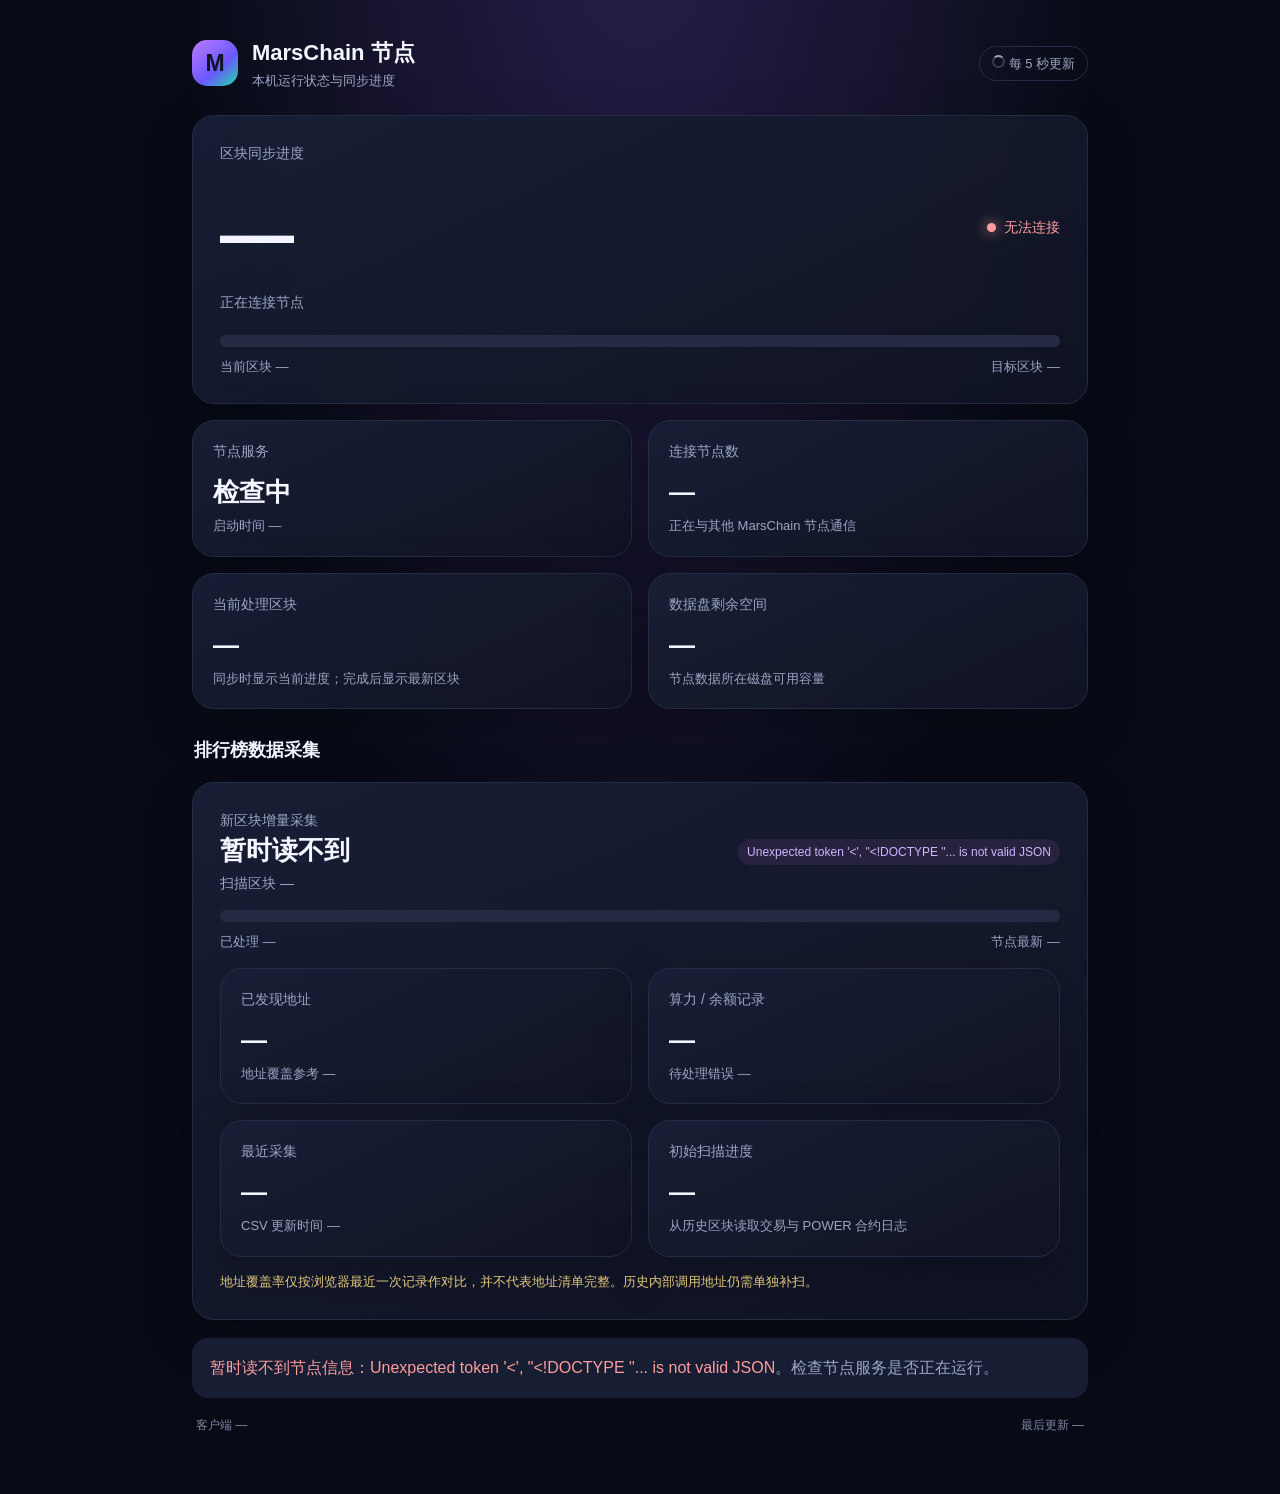
==== node_scanner/dashboard/index.html @ aae61401 "Add node-side incremental collector dashboard" ====
<!doctype html>
<html lang="zh-CN">
<head>
<meta charset="utf-8">
<meta name="viewport" content="width=device-width,initial-scale=1">
<title>MarsChain 节点状态</title>
<style>
:root{color-scheme:dark;--bg:#080b16;--panel:#111629;--line:#242c45;--muted:#9ba6c4;--text:#f3f5ff;--accent:#a889ff;--green:#42d6a1;--blue:#67a8ff}
*{box-sizing:border-box}body{margin:0;background:radial-gradient(ellipse at 50% -20%,#292150 0,transparent 52%),var(--bg);color:var(--text);font:16px/1.5 -apple-system,BlinkMacSystemFont,"Segoe UI",sans-serif;min-height:100vh}
main{max-width:940px;margin:auto;padding:36px 22px 60px}.top{display:flex;align-items:center;justify-content:space-between;gap:12px;margin-bottom:24px}.brand{display:flex;align-items:center;gap:14px}.logo{width:46px;height:46px;border-radius:15px;background:linear-gradient(140deg,#bd7cff,#6a58ff 60%,#20dca7);display:grid;place-items:center;font-weight:900;font-size:23px;color:#101322}.brand h1{font-size:22px;margin:0}.brand p{color:var(--muted);font-size:13px;margin:2px 0 0}.pill{padding:7px 12px;border:1px solid var(--line);border-radius:99px;color:var(--muted);font-size:13px}.hero,.card{background:linear-gradient(155deg,rgba(24,30,53,.96),rgba(15,19,35,.96));border:1px solid var(--line);border-radius:22px;box-shadow:0 18px 55px #0003}.hero{padding:27px;margin-bottom:16px}.herohead{display:flex;justify-content:space-between;align-items:center;gap:18px}.label{color:var(--muted);font-size:14px}.state{display:inline-flex;align-items:center;gap:8px;color:var(--green);font-size:14px}.dot{width:9px;height:9px;border-radius:50%;background:currentColor;box-shadow:0 0 14px currentColor}.percent{font-size:clamp(42px,8vw,74px);font-weight:750;letter-spacing:-3px;margin:14px 0 0}.subline{color:var(--muted);font-size:14px;margin-top:3px}.track{height:12px;background:#252b42;border-radius:99px;margin:22px 0 10px;overflow:hidden}.fill{height:100%;width:0;background:linear-gradient(90deg,#8a68ff,#3fd7b2);border-radius:99px;transition:width .5s}.syncnumbers{display:flex;justify-content:space-between;color:var(--muted);font-size:13px}.grid{display:grid;grid-template-columns:repeat(2,minmax(0,1fr));gap:16px}.card{padding:20px}.card .label{margin-bottom:11px}.value{font-size:26px;font-weight:700;word-break:break-word}.small{font-size:13px;color:var(--muted);margin-top:4px}.statusbox{padding:18px;border-radius:16px;background:#171d32;color:var(--muted);margin-top:18px}.foot{display:flex;justify-content:space-between;align-items:center;margin:18px 4px 0;color:#7c86a4;font-size:12px}.error{color:#ff9d9d}.spin{display:inline-block;width:13px;height:13px;border:2px solid #ffffff30;border-top-color:currentColor;border-radius:50%;animation:spin 1s linear infinite}@keyframes spin{to{transform:rotate(360deg)}}@media(max-width:600px){main{padding:22px 14px}.grid{grid-template-columns:1fr}.hero{padding:20px}.herohead{align-items:flex-start;flex-direction:column}.foot{gap:8px;flex-direction:column;align-items:flex-start}}
.sectiontitle{font-size:18px;margin:28px 2px 12px}.collector{margin-top:18px}.collector .track{margin-top:16px}.collector-note{color:#e3c77c;font-size:13px;margin-top:14px;line-height:1.65}.collector .grid{margin-top:16px}.collector .value{font-variant-numeric:tabular-nums}.tag{display:inline-block;padding:4px 9px;border-radius:99px;background:#28223f;color:#c9b8ff;font-size:12px}
</style>
</head>
<body><main>
<header class="top"><div class="brand"><div class="logo">M</div><div><h1>MarsChain 节点</h1><p>本机运行状态与同步进度</p></div></div><div class="pill"><span class="spin"></span> 每 5 秒更新</div></header>
<section class="hero">
 <div class="herohead"><div><div class="label">区块同步进度</div><div class="percent" id="percent">读取中…</div><div class="subline" id="syncText">正在连接节点</div></div><div class="state" id="state"><span class="dot"></span>检查中</div></div>
 <div class="track"><div class="fill" id="fill"></div></div><div class="syncnumbers"><span id="current">当前区块 —</span><span id="highest">目标区块 —</span></div>
</section>
<section class="grid">
 <article class="card"><div class="label">节点服务</div><div class="value" id="service">读取中…</div><div class="small" id="since">启动时间 —</div></article>
 <article class="card"><div class="label">连接节点数</div><div class="value" id="peers">—</div><div class="small">正在与其他 MarsChain 节点通信</div></article>
 <article class="card"><div class="label">当前处理区块</div><div class="value" id="block">—</div><div class="small">同步时显示当前进度；完成后显示最新区块</div></article>
 <article class="card"><div class="label">数据盘剩余空间</div><div class="value" id="disk">—</div><div class="small">节点数据所在磁盘可用容量</div></article>
</section>
<h2 class="sectiontitle">排行榜数据采集</h2>
<section class="hero collector">
 <div class="herohead"><div><div class="label">新区块增量采集</div><div class="value" id="collectorState">读取中…</div><div class="subline" id="collectorBlock">扫描区块 —</div></div><div class="tag" id="collectorTimer">定时器 —</div></div>
 <div class="track"><div class="fill" id="collectorFill"></div></div>
 <div class="syncnumbers"><span id="collectorProcessed">已处理 —</span><span id="collectorHead">节点最新 —</span></div>
 <div class="grid">
  <article class="card"><div class="label">已发现地址</div><div class="value" id="addressCount">—</div><div class="small" id="coverageText">地址覆盖参考 —</div></article>
  <article class="card"><div class="label">算力 / 余额记录</div><div class="value" id="metricCounts">—</div><div class="small" id="failureCounts">待处理错误 —</div></article>
  <article class="card"><div class="label">最近采集</div><div class="value" id="lastRun">—</div><div class="small" id="csvUpdate">CSV 更新时间 —</div></article>
  <article class="card"><div class="label">初始扫描进度</div><div class="value" id="historicalBlock">—</div><div class="small">从历史区块读取交易与 POWER 合约日志</div></article>
 </div>
 <div class="collector-note">地址覆盖率仅按浏览器最近一次记录作对比，并不代表地址清单完整。历史内部调用地址仍需单独补扫。</div>
</section>
<div class="statusbox" id="details">正在读取节点信息…</div>
<footer class="foot"><span id="client">客户端 —</span><span id="updated">最后更新 —</span></footer>
</main>
<script>
const fmt=n=>Number(n).toLocaleString("zh-CN");
async function refresh(){
 try{
  const r=await fetch("/api/status",{cache:"no-store"}); const d=await r.json();
  if(!d.ok) throw new Error(d.error||"节点暂不可用");
  document.getElementById("service").textContent=d.service==="active"?"运行中":"未运行";
  document.getElementById("since").textContent="启动时间 "+(d.since||"未知");
  document.getElementById("peers").textContent=fmt(d.peers);
  document.getElementById("block").textContent=fmt(d.sync ? d.sync.current : d.block);
  document.getElementById("disk").textContent=d.diskFreeGiB+" GB";
  document.getElementById("client").textContent="客户端 "+d.client+" · 网络 ID "+d.chainId;
  const state=document.getElementById("state");
  if(d.sync){
   document.getElementById("percent").textContent=d.sync.percent.toFixed(2)+"%";
   document.getElementById("syncText").textContent="节点正在下载并整理链上数据，初次同步可能需要较长时间";
   document.getElementById("current").textContent="当前 "+fmt(d.sync.current);
   document.getElementById("highest").textContent="目标 "+fmt(d.sync.highest);
   document.getElementById("fill").style.width=d.sync.percent+"%";
   state.innerHTML='<span class="dot"></span>正在同步';
   document.getElementById("details").textContent="节点正常工作。同步过程中进度可能暂时停留，这是在整理已下载的数据。";
  }else{
   document.getElementById("percent").textContent="100%";
   document.getElementById("syncText").textContent="已追上当前网络区块";
   document.getElementById("current").textContent="最新区块 "+fmt(d.block);
   document.getElementById("highest").textContent="同步完成";
   document.getElementById("fill").style.width="100%";
   state.innerHTML='<span class="dot"></span>已同步';
   document.getElementById("details").textContent="节点已经完成同步，正在保持运行并等待新区块。";
  }
  document.getElementById("updated").textContent="最后更新 "+new Date().toLocaleTimeString("zh-CN");
 }catch(e){
  document.getElementById("percent").textContent="—";
  document.getElementById("state").innerHTML='<span class="dot"></span>无法连接';
  document.getElementById("state").style.color="#ff9d9d";
  document.getElementById("details").innerHTML='<span class="error">暂时读不到节点信息：'+String(e.message).replace(/[&<>"]/g,c=>({"&":"&amp;","<":"&lt;",">":"&gt;",'"':"&quot;"}[c]))+'</span>。检查节点服务是否正在运行。';
  document.getElementById("service").textContent="检查中";
 }
}
refresh();setInterval(refresh,5000);
const ago=ts=>{if(!ts)return "尚未运行";const s=Math.max(0,Math.floor(Date.now()/1000-ts));return s<60?s+" 秒前":s<3600?Math.floor(s/60)+" 分钟前":new Date(ts*1000).toLocaleString("zh-CN");};
async function refreshCollector(){
 try{
  const r=await fetch("/api/collector",{cache:"no-store"});const d=await r.json();if(!d.ok)throw new Error(d.error||"采集状态不可用");
  const active=d.timer==="active";document.getElementById("collectorState").textContent=active?(d.service==="active"?"正在采集":"自动运行中"):"定时器未启动";
  document.getElementById("collectorTimer").textContent="定时器 "+(active?"已启用":"未启用");
  const safe=Math.max(0,d.headBlock-6),done=Math.min(safe,d.lastBlock||0),pct=safe?Math.min(100,done/safe*100):0;
  document.getElementById("collectorFill").style.width=pct+"%";
  document.getElementById("collectorBlock").textContent="新区块采集 · 保留 6 个确认";
  document.getElementById("collectorProcessed").textContent="已处理 "+fmt(done);
  document.getElementById("collectorHead").textContent="安全目标 "+fmt(safe);
  document.getElementById("addressCount").textContent=fmt(d.addresses);
  document.getElementById("coverageText").textContent=d.coveragePercent==null?"浏览器地址总数暂不可用":"浏览器上次记录约 "+fmt(d.networkAddresses)+" 个 · 对比 "+d.coveragePercent.toFixed(2)+"%";
  document.getElementById("metricCounts").textContent=fmt(d.powers)+" / "+fmt(d.balances);
  document.getElementById("failureCounts").textContent="算力失败 "+fmt(d.powerFailures)+" · 余额失败 "+fmt(d.balanceFailures);
  document.getElementById("lastRun").textContent=ago(d.lastRun);
  document.getElementById("csvUpdate").textContent="CSV 更新 "+ago(d.csvUpdated);
  document.getElementById("historicalBlock").textContent=fmt((d.historicalNext||1)-1);
 }catch(e){document.getElementById("collectorState").textContent="暂时读不到";document.getElementById("collectorTimer").textContent=String(e.message);}
}
refreshCollector();setInterval(refreshCollector,15000);
</script></body></html>
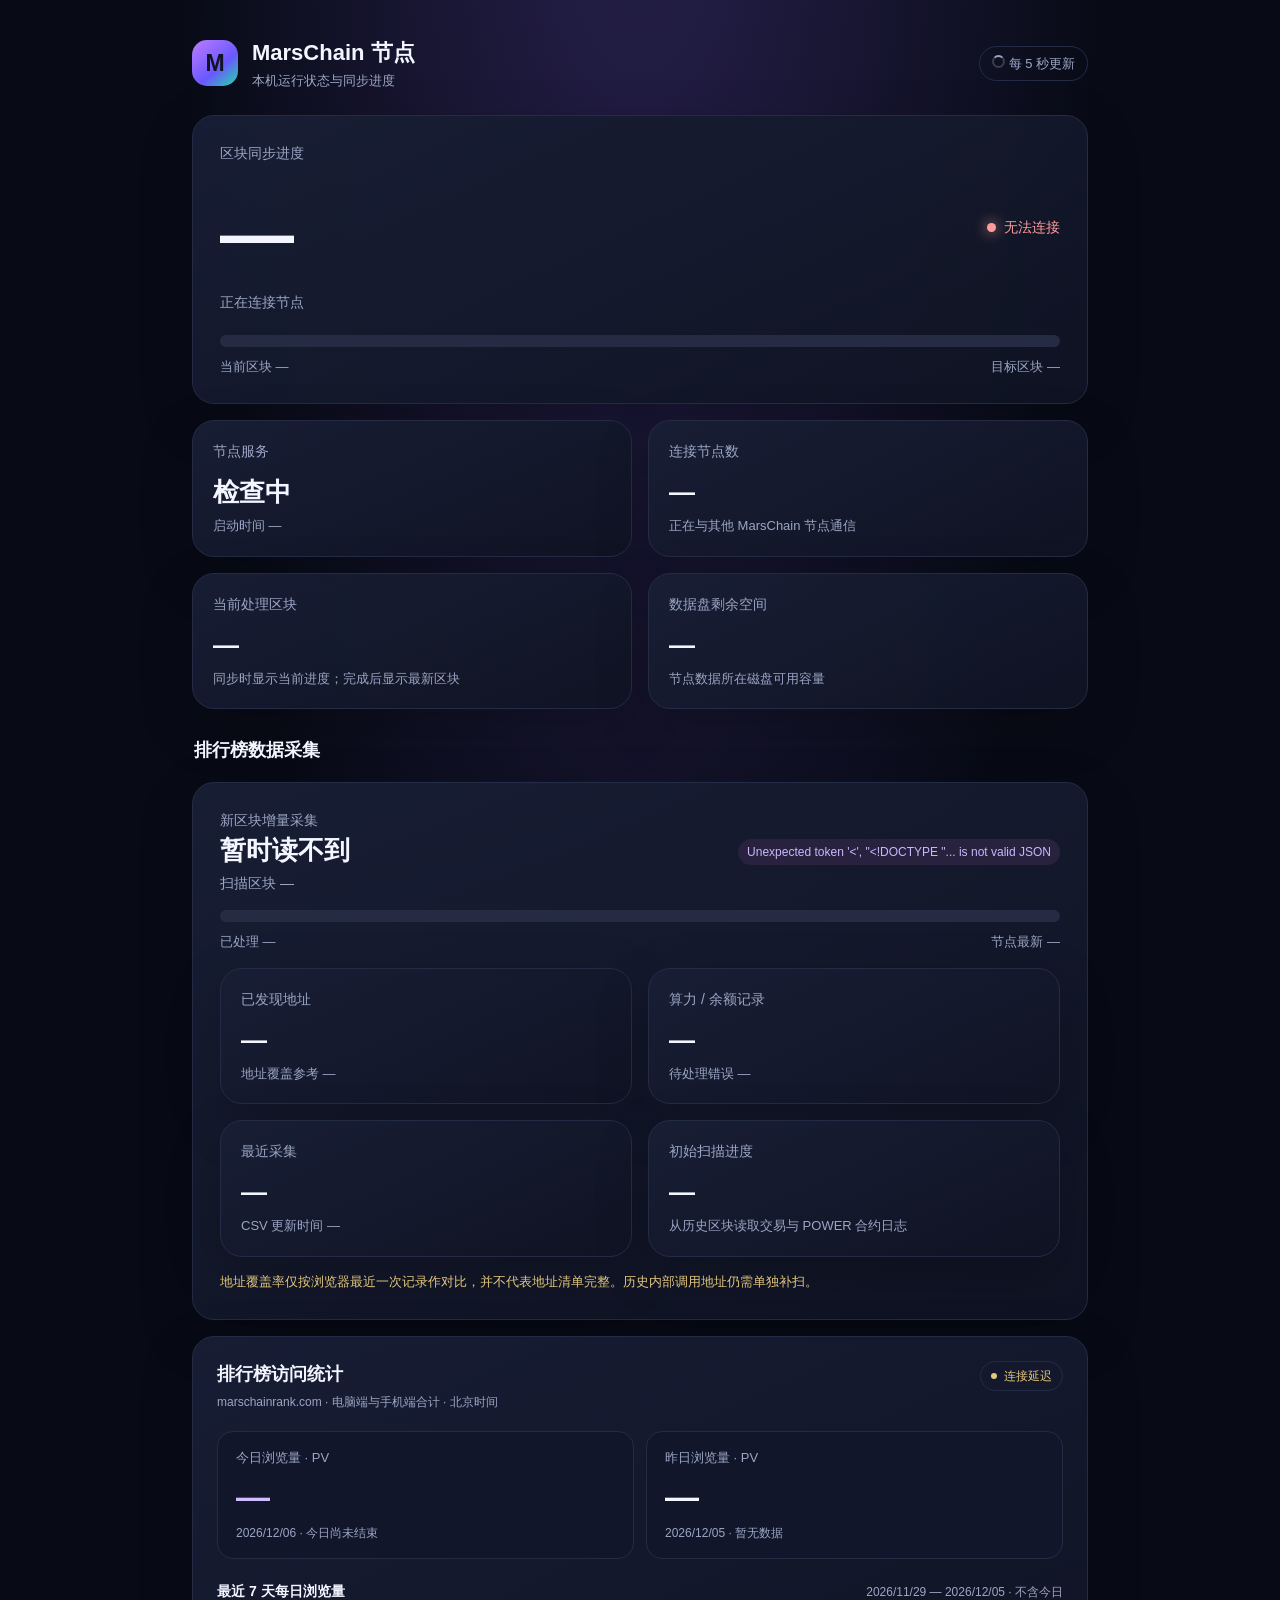
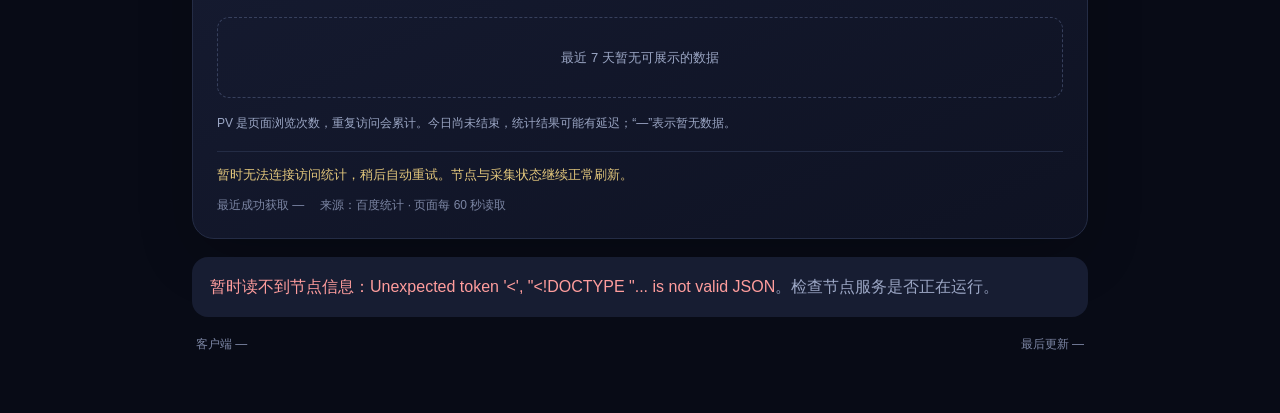
==== commit f8c257b8: "Add private daily website traffic panel to node dashboard" ====
--- a/node_scanner/dashboard/index.html
+++ b/node_scanner/dashboard/index.html
@@ -9,6 +9,7 @@
 *{box-sizing:border-box}body{margin:0;background:radial-gradient(ellipse at 50% -20%,#292150 0,transparent 52%),var(--bg);color:var(--text);font:16px/1.5 -apple-system,BlinkMacSystemFont,"Segoe UI",sans-serif;min-height:100vh}
 main{max-width:940px;margin:auto;padding:36px 22px 60px}.top{display:flex;align-items:center;justify-content:space-between;gap:12px;margin-bottom:24px}.brand{display:flex;align-items:center;gap:14px}.logo{width:46px;height:46px;border-radius:15px;background:linear-gradient(140deg,#bd7cff,#6a58ff 60%,#20dca7);display:grid;place-items:center;font-weight:900;font-size:23px;color:#101322}.brand h1{font-size:22px;margin:0}.brand p{color:var(--muted);font-size:13px;margin:2px 0 0}.pill{padding:7px 12px;border:1px solid var(--line);border-radius:99px;color:var(--muted);font-size:13px}.hero,.card{background:linear-gradient(155deg,rgba(24,30,53,.96),rgba(15,19,35,.96));border:1px solid var(--line);border-radius:22px;box-shadow:0 18px 55px #0003}.hero{padding:27px;margin-bottom:16px}.herohead{display:flex;justify-content:space-between;align-items:center;gap:18px}.label{color:var(--muted);font-size:14px}.state{display:inline-flex;align-items:center;gap:8px;color:var(--green);font-size:14px}.dot{width:9px;height:9px;border-radius:50%;background:currentColor;box-shadow:0 0 14px currentColor}.percent{font-size:clamp(42px,8vw,74px);font-weight:750;letter-spacing:-3px;margin:14px 0 0}.subline{color:var(--muted);font-size:14px;margin-top:3px}.track{height:12px;background:#252b42;border-radius:99px;margin:22px 0 10px;overflow:hidden}.fill{height:100%;width:0;background:linear-gradient(90deg,#8a68ff,#3fd7b2);border-radius:99px;transition:width .5s}.syncnumbers{display:flex;justify-content:space-between;color:var(--muted);font-size:13px}.grid{display:grid;grid-template-columns:repeat(2,minmax(0,1fr));gap:16px}.card{padding:20px}.card .label{margin-bottom:11px}.value{font-size:26px;font-weight:700;word-break:break-word}.small{font-size:13px;color:var(--muted);margin-top:4px}.statusbox{padding:18px;border-radius:16px;background:#171d32;color:var(--muted);margin-top:18px}.foot{display:flex;justify-content:space-between;align-items:center;margin:18px 4px 0;color:#7c86a4;font-size:12px}.error{color:#ff9d9d}.spin{display:inline-block;width:13px;height:13px;border:2px solid #ffffff30;border-top-color:currentColor;border-radius:50%;animation:spin 1s linear infinite}@keyframes spin{to{transform:rotate(360deg)}}@media(max-width:600px){main{padding:22px 14px}.grid{grid-template-columns:1fr}.hero{padding:20px}.herohead{align-items:flex-start;flex-direction:column}.foot{gap:8px;flex-direction:column;align-items:flex-start}}
 .sectiontitle{font-size:18px;margin:28px 2px 12px}.collector{margin-top:18px}.collector .track{margin-top:16px}.collector-note{color:#e3c77c;font-size:13px;margin-top:14px;line-height:1.65}.collector .grid{margin-top:16px}.collector .value{font-variant-numeric:tabular-nums}.tag{display:inline-block;padding:4px 9px;border-radius:99px;background:#28223f;color:#c9b8ff;font-size:12px}
+.traffic{padding:24px}.traffic .herohead{align-items:flex-start}.traffic-title{margin:0;font-size:18px}.traffic-scope{margin:5px 0 0;font-size:12px;color:var(--muted)}.traffic-state{display:inline-flex;gap:7px;align-items:center;flex-shrink:0;border:1px solid var(--line);padding:5px 10px;border-radius:99px;color:#e3c77c;font-size:12px}.traffic-state .dot{width:6px;height:6px;box-shadow:none}.traffic-cards{display:grid;grid-template-columns:repeat(2,minmax(0,1fr));gap:12px;margin:20px 0}.traffic-stat{background:#11162a;border:1px solid var(--line);border-radius:16px;padding:16px 18px}.traffic-stat .label{font-size:13px}.traffic-stat .value{font-size:34px;line-height:1.3;margin-top:7px;letter-spacing:-.6px;font-variant-numeric:tabular-nums}.traffic-stat-today .value{color:#cfbdff}.traffic-date{font-size:12px;color:var(--muted);margin-top:5px}.traffic-chart-head{display:flex;justify-content:space-between;gap:10px;align-items:baseline;margin:22px 0 15px}.traffic-chart-head h3{font-size:14px;font-weight:600;margin:0}.traffic-chart-head span{font-size:12px;color:var(--muted)}.traffic-chart{display:grid;grid-template-columns:repeat(7,minmax(0,1fr));gap:12px}.traffic-day{min-width:0;text-align:center}.traffic-day-value{font-size:13px;color:#dad1ef;white-space:nowrap;font-variant-numeric:tabular-nums;display:block;margin-bottom:7px}.traffic-day svg{width:100%;height:116px;display:block;border-bottom:1px solid #38405b}.traffic-day-date{display:block;font-size:12px;color:var(--muted);margin-top:7px;white-space:nowrap}.traffic-empty{border:1px dashed #37405d;border-radius:12px;color:var(--muted);font-size:13px;text-align:center;padding:30px 14px}.traffic-note{color:var(--muted);font-size:12px;margin:15px 0 0;line-height:1.7}.traffic-message{border-top:1px solid var(--line);padding-top:13px;margin-top:17px;color:#e3c77c;font-size:13px;line-height:1.6}.traffic-meta{display:flex;flex-wrap:wrap;gap:4px 16px;margin-top:11px;color:#7c86a4;font-size:12px}.traffic [hidden]{display:none!important}@media(max-width:600px){.traffic{padding:20px}.traffic .herohead{flex-direction:row;gap:10px}.traffic-title{font-size:17px}.traffic-state{padding:4px 8px;font-size:11px}.traffic-cards{gap:9px}.traffic-stat{padding:14px 12px}.traffic-stat .value{font-size:30px}.traffic-date{font-size:11px}.traffic-chart{gap:6px}.traffic-chart-head{flex-wrap:wrap;gap:3px}.traffic-day-value{font-size:11px}.traffic-day-date{font-size:11px}.traffic-day svg{height:100px}}
 </style>
 </head>
 <body><main>
@@ -35,6 +36,19 @@
   <article class="card"><div class="label">初始扫描进度</div><div class="value" id="historicalBlock">—</div><div class="small">从历史区块读取交易与 POWER 合约日志</div></article>
  </div>
  <div class="collector-note">地址覆盖率仅按浏览器最近一次记录作对比，并不代表地址清单完整。历史内部调用地址仍需单独补扫。</div>
+</section>
+<section class="hero traffic" id="rankingTraffic" aria-labelledby="trafficTitle">
+ <div class="herohead"><div><h2 class="traffic-title" id="trafficTitle">排行榜访问统计</h2><p class="traffic-scope">marschainrank.com · 电脑端与手机端合计 · 北京时间</p></div><div class="traffic-state" id="trafficState"><span class="dot" aria-hidden="true"></span><span id="trafficStateText">读取中</span></div></div>
+ <div class="traffic-cards">
+  <article class="traffic-stat traffic-stat-today"><div class="label">今日浏览量 · PV</div><div class="value" id="trafficToday">—</div><div class="traffic-date" id="trafficTodayDate">日期读取中</div></article>
+  <article class="traffic-stat"><div class="label">昨日浏览量 · PV</div><div class="value" id="trafficYesterday">—</div><div class="traffic-date" id="trafficYesterdayDate">日期读取中</div></article>
+ </div>
+ <div class="traffic-chart-head"><h3>最近 7 天每日浏览量</h3><span id="trafficRange">不含今日 · 北京时间</span></div>
+ <div class="traffic-chart" id="trafficChart" role="list" aria-label="最近七个完整日期的页面浏览次数" hidden></div>
+ <div class="traffic-empty" id="trafficEmpty">正在读取访问统计…</div>
+ <p class="traffic-note" id="trafficNote">PV 是页面浏览次数，重复访问会累计。今日尚未结束，统计结果可能有延迟；“—”表示暂无数据。</p>
+ <div class="traffic-message" id="trafficMessage" role="status" aria-live="polite">正在连接统计服务…</div>
+ <div class="traffic-meta"><span id="trafficUpdated">最近成功获取 —</span><span>来源：百度统计 · 页面每 60 秒读取</span></div>
 </section>
 <div class="statusbox" id="details">正在读取节点信息…</div>
 <footer class="foot"><span id="client">客户端 —</span><span id="updated">最后更新 —</span></footer>
@@ -100,4 +114,57 @@
  }catch(e){document.getElementById("collectorState").textContent="暂时读不到";document.getElementById("collectorTimer").textContent=String(e.message);}
 }
 refreshCollector();setInterval(refreshCollector,15000);
+const trafficDateFormatter=new Intl.DateTimeFormat("en",{timeZone:"Asia/Shanghai",year:"numeric",month:"2-digit",day:"2-digit"});
+const trafficTimeFormatter=new Intl.DateTimeFormat("zh-CN",{timeZone:"Asia/Shanghai",year:"numeric",month:"2-digit",day:"2-digit",hour:"2-digit",minute:"2-digit",second:"2-digit",hour12:false});
+const trafficDate=d=>{const p=Object.fromEntries(trafficDateFormatter.formatToParts(d).map(v=>[v.type,v.value]));return p.year+"-"+p.month+"-"+p.day;};
+const trafficDayOffset=(today,offset)=>trafficDate(new Date(new Date(today+"T00:00:00+08:00").getTime()+offset*86400000));
+const trafficPv=n=>typeof n==="number"&&Number.isFinite(n)&&Number.isInteger(n)&&n>=0?n:null;
+const trafficDateLabel=date=>date.replace(/-/g,"/");
+const trafficCompact=n=>n>=100000000?(n/100000000).toLocaleString("zh-CN",{maximumFractionDigits:1})+"亿":n>=10000?(n/10000).toLocaleString("zh-CN",{maximumFractionDigits:1})+"万":fmt(n);
+const trafficStateLabels={not_configured:["待接入","#e3c77c"],invalid_config:["待配置","#e3c77c"],refreshing:["获取中","#c9b8ff"],ready:["已接入","#42d6a1"],stale:["更新延迟","#e3c77c"],auth_required:["需重新授权","#e3c77c"],unavailable:["暂不可用","#ff9d9d"],site_not_found:["站点待确认","#e3c77c"]};
+let trafficLastData=null,trafficFetching=false;
+function setTrafficState(label,color){document.getElementById("trafficStateText").textContent=label;document.getElementById("trafficState").style.color=color;}
+function renderTraffic(d){
+ const today=trafficDate(new Date()),yesterday=trafficDayOffset(today,-1),days=Array.from({length:7},(_,i)=>trafficDayOffset(today,i-7));
+ const rows=Array.isArray(d.history)?d.history:[],byDate=new Map();
+ for(const row of [...rows,d.today,d.yesterday])if(row&&/^\d{4}-\d{2}-\d{2}$/.test(row.date))byDate.set(row.date,{pv:trafficPv(row.pv),partial:row.partial===true});
+ const todayPv=byDate.get(today)?.pv,yesterdayRow=byDate.get(yesterday),yesterdayPv=yesterdayRow?.pv;
+ document.getElementById("trafficToday").textContent=todayPv==null?"—":fmt(todayPv);
+ document.getElementById("trafficYesterday").textContent=yesterdayPv==null?"—":fmt(yesterdayPv);
+ document.getElementById("trafficTodayDate").textContent=trafficDateLabel(today)+" · 今日尚未结束";
+ document.getElementById("trafficYesterdayDate").textContent=trafficDateLabel(yesterday)+" · "+(yesterdayPv==null?"暂无数据":yesterdayRow.partial?"尚待补齐":"按自然日统计");
+ const values=days.map(date=>({date,pv:byDate.get(date)?.pv??null,partial:byDate.get(date)?.partial===true})),available=values.some(row=>row.pv!==null),max=Math.max(1,...values.map(row=>row.pv??0));
+ const chart=document.getElementById("trafficChart"),empty=document.getElementById("trafficEmpty");
+ chart.replaceChildren();chart.hidden=!available;empty.hidden=available;
+ for(const row of values){
+  const day=document.createElement("div");day.className="traffic-day";day.setAttribute("role","listitem");
+  const fullLabel=trafficDateLabel(row.date)+"："+(row.pv===null?"暂无数据":fmt(row.pv)+" 次浏览"+(row.partial?"，当日数据尚待补齐":""));day.setAttribute("aria-label",fullLabel);day.title=fullLabel;
+  const value=document.createElement("span");value.className="traffic-day-value";value.textContent=row.pv===null?"—":trafficCompact(row.pv)+(row.partial?"*":"");day.appendChild(value);
+  const svg=document.createElementNS("http://www.w3.org/2000/svg","svg");svg.setAttribute("viewBox","0 0 56 120");svg.setAttribute("preserveAspectRatio","none");svg.setAttribute("aria-hidden","true");
+  const rect=document.createElementNS("http://www.w3.org/2000/svg","rect");rect.setAttribute("x","11");rect.setAttribute("width","34");rect.setAttribute("rx","5");
+  if(row.pv===null){rect.setAttribute("y","18");rect.setAttribute("height","101");rect.setAttribute("fill","none");rect.setAttribute("stroke","#3a425d");rect.setAttribute("stroke-dasharray","4 5");}
+  else{const height=row.pv===0?0:Math.max(3,Math.round(row.pv/max*106));rect.setAttribute("y",String(120-height));rect.setAttribute("height",String(height));rect.setAttribute("fill",row.date===yesterday?"#b19aff":"#7861c0");}
+  svg.appendChild(rect);day.appendChild(svg);
+  const label=document.createElement("span");label.className="traffic-day-date";label.textContent=row.date.slice(5).replace("-","/");day.appendChild(label);chart.appendChild(day);
+ }
+ document.getElementById("trafficNote").textContent="PV 是页面浏览次数，重复访问会累计。今日尚未结束，统计结果可能有延迟；“—”表示暂无数据。"+(values.some(row=>row.partial&&row.pv!==null)?" * 为尚待补齐的历史日期。":"");
+ document.getElementById("trafficRange").textContent=trafficDateLabel(days[0])+" — "+trafficDateLabel(days[6])+" · 不含今日";
+ const state=d.stale&&d.state==="ready"?"stale":d.state,[label,color]=trafficStateLabels[state]||trafficStateLabels.unavailable;setTrafficState(label,color);
+ const missingAuth=state==="not_configured"||state==="invalid_config",message=missingAuth?"等待接入百度统计，授权完成后将自动展示浏览量。":typeof d.message==="string"&&d.message?d.message:state==="ready"?"已接入统计，今日数据会随统计平台处理进度更新。":"访问统计暂时不可用，稍后会自动重试。";
+ document.getElementById("trafficMessage").textContent=message;
+ empty.textContent=missingAuth?"等待接入百度统计":state==="refreshing"?"正在获取最近 7 天的浏览量…":"最近 7 天暂无可展示的数据";
+ document.getElementById("trafficUpdated").textContent="最近成功获取 "+(typeof d.updatedAt==="number"&&Number.isFinite(d.updatedAt)&&d.updatedAt>0?trafficTimeFormatter.format(new Date(d.updatedAt*1000))+"（北京时间）":"—");
+}
+async function refreshTraffic(){
+ if(trafficFetching)return;trafficFetching=true;
+ try{
+  const r=await fetch("/api/traffic",{cache:"no-store",signal:AbortSignal.timeout(10000)});if(!r.ok)throw new Error("访问统计服务暂不可用");
+  const d=await r.json();if(!d||typeof d!=="object"||typeof d.state!=="string")throw new Error("访问统计数据不可用");
+  trafficLastData=d;renderTraffic(d);
+ }catch(e){
+  renderTraffic(trafficLastData||{state:"unavailable",history:[]});setTrafficState("连接延迟","#e3c77c");
+  document.getElementById("trafficMessage").textContent=trafficLastData?"暂时无法连接访问统计，已保留最近一次读取结果，稍后自动重试。":"暂时无法连接访问统计，稍后自动重试。节点与采集状态继续正常刷新。";
+ }finally{trafficFetching=false;}
+}
+refreshTraffic();setInterval(refreshTraffic,60000);
 </script></body></html>
